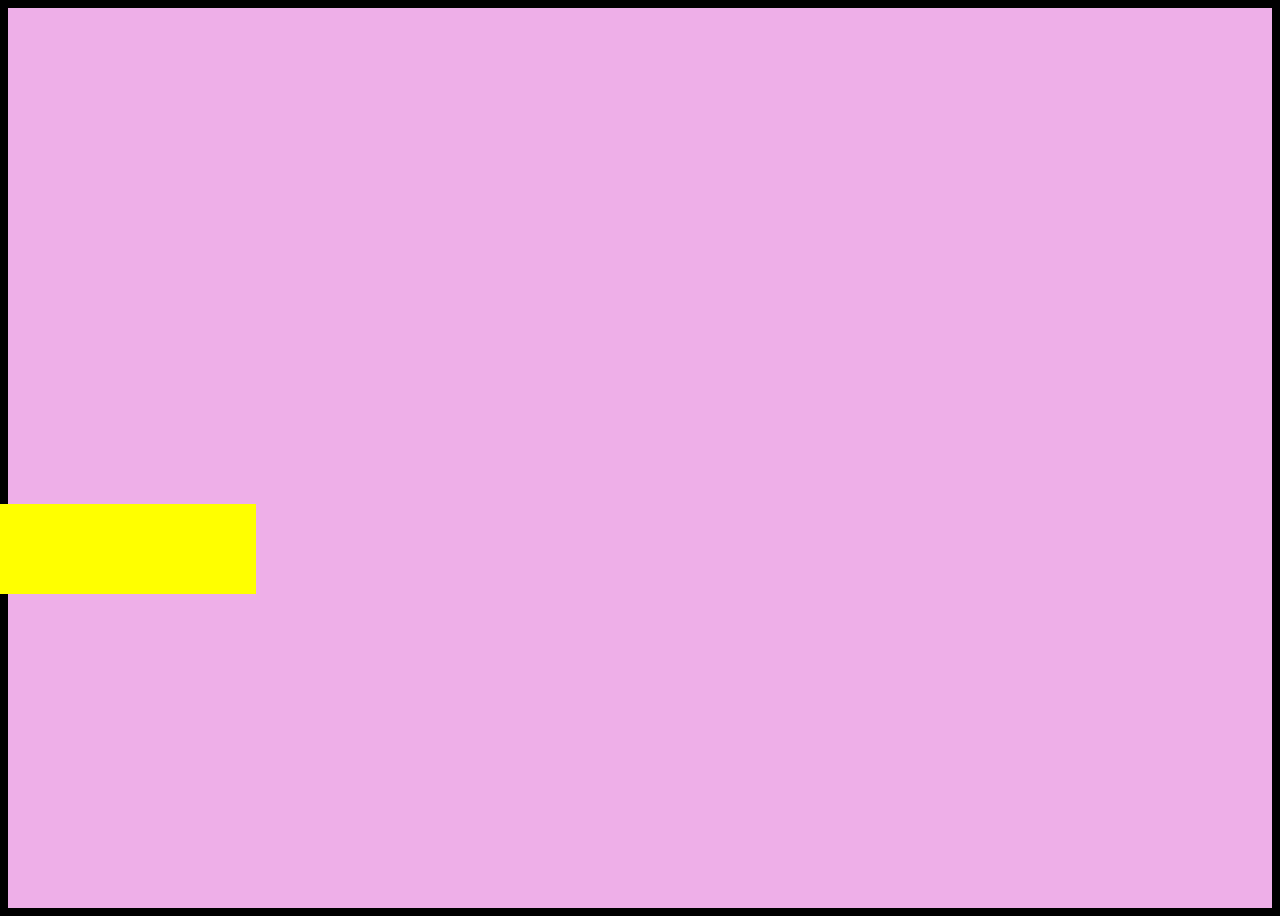
==== index.html @ 1df1d80c "create player class, implement player falling and moving up through click" ====
<!DOCTYPE html>
<html lang="en">
<head>
    <meta charset="UTF-8">
    <meta http-equiv="X-UA-Compatible" content="IE=edge">
    <meta name="viewport" content="width=device-width, initial-scale=1.0">
    <title>Document</title>

    <link rel="stylesheet" href="./css/main.css" />
</head>
<body>
    <div id="game-environment"></div>

    <script src="./js/main.js"></script>
</body>
</html>
---- css/main.css ----
body {
    background-color: black;
}

#game-environment {
    height: 100vh;
    
    background-color: rgb(238, 175, 232);
    overflow: hidden;
}
#player {
    position: absolute;
    background-color: yellow;
}
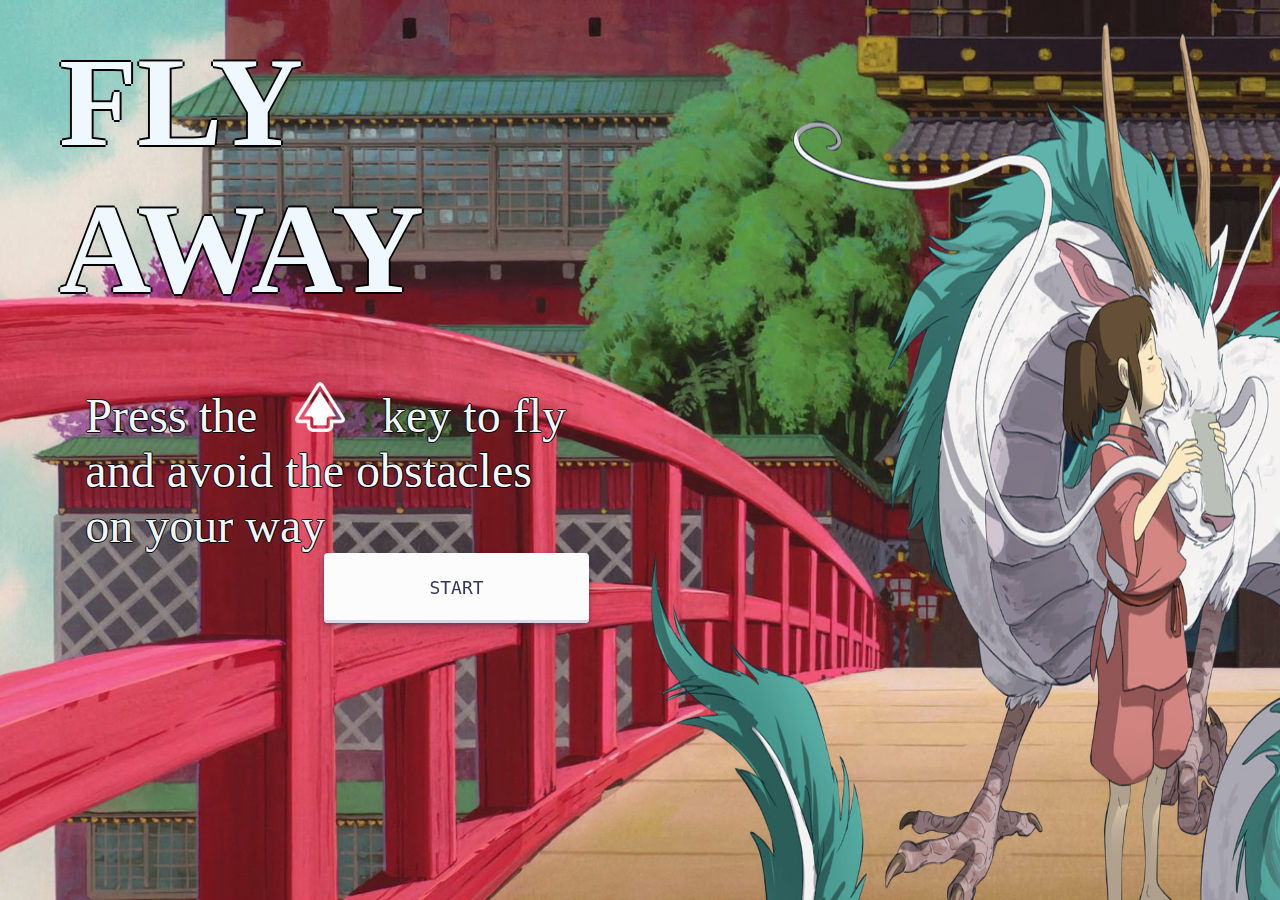
==== commit ab7be0ab: "change file name" ====
--- a/index.html
+++ b/index.html
@@ -1,16 +1,32 @@
 <!DOCTYPE html>
 <html lang="en">
-<head>
-    <meta charset="UTF-8">
-    <meta http-equiv="X-UA-Compatible" content="IE=edge">
-    <meta name="viewport" content="width=device-width, initial-scale=1.0">
-    <title>Document</title>
+  <head>
+    <meta charset="UTF-8" />
+    <meta http-equiv="X-UA-Compatible" content="IE=edge" />
+    <meta name="viewport" content="width=device-width, initial-scale=1.0" />
+    <title>Let's play!</title>
 
-    <link rel="stylesheet" href="./css/main.css" />
-</head>
-<body>
-    <div id="game-environment"></div>
+    <link rel="stylesheet" href="css/start.css" />
+  </head>
+  <body class="centered-wrapper">
+    <section>
+      <h1>FLY AWAY</h1>
+      <div class="instructions">
+        <p>Press the
+        <span id="arrow"></span>
+        key to fly and avoid the obstacles on your way</p>
+        <button id="start">START</button>
+      </div>
+    </section>
+    <div id="haku"></div>
+    <script src="./js/start.js"></script>
+  </body>
+</html>
 
-    <script src="./js/main.js"></script>
-</body>
-</html>+<!--
+    <div id="myModal" class="modal">
+        <div class="modal-content">
+            <p>Do you want to play a game?</p>
+          </div>
+    </div>
+-->
--- a/css/start.css
+++ b/css/start.css
@@ -0,0 +1,122 @@
+/* make sure the game-environment is centered horizontally and vertically */
+html,
+body {
+  width: 100%;
+  height: 100%;
+  padding: 0;
+  margin: 0;
+  background: url("../img/bathhouse.jpg") no-repeat;
+  /*overflow: hidden;*/
+  display: flex;
+  flex-direction: row;
+  flex-wrap: nowrap;
+  justify-content: space-between;
+}
+/*
+.centered-wrapper {
+  position: relative;
+  text-align: center;
+}
+.centered-wrapper:before {
+  content: "";
+  position: relative;
+  display: inline-block;
+  width: 0;
+  height: 100%;
+  vertical-align: middle;
+}
+.centered-content {
+  display: inline-block;
+  vertical-align: middle;
+  height: 60%;
+  width: 80%;
+  background: url("../img/background-startup.jpg") no-repeat;
+  background-size: 100% 95%;
+}
+*/
+h1,
+p {
+  margin-top: 5%;
+  margin-left: 10%;
+  margin-bottom: 0;
+  text-align: block;
+  font-family: "Times New Roman", Times, serif;
+  font-size: 8em;
+  color: aliceblue;
+  text-shadow: -2px 0 black, 0 2px black, 2px 0 black, 0 -2px black;
+}
+p {
+  font-size: 3em;
+  text-shadow: -1px 0 black, 0 1px black, 1px 0 black, 0 -1px black;
+  margin-top: 0%;
+  margin-left: 5%;
+}
+#haku {
+  width: 100%;
+  height: 100%;
+  background: url("../img/pngwing.com.png") no-repeat;
+  background-size: 120% 120%;
+}
+#arrow {
+  display: inline-block;
+  width: 15%;
+  height: 50px;
+  margin-left: 5%;
+  background: url("../img/white-arrow-up.png") no-repeat;
+  background-size: contain;
+}
+.instructions {
+  margin-top: 10%;
+  margin-left: 10%;
+}
+
+/* took button design from https://getcssscan.com/css-buttons-examples */
+#start {
+  margin-left: 50%;
+  align-items: center;
+  appearance: none;
+  background-color: #fcfcfd;
+  border-radius: 4px;
+  border-width: 0;
+  box-shadow: rgba(45, 35, 66, 0.4) 0 2px 4px,
+    rgba(45, 35, 66, 0.3) 0 7px 13px -3px, #d6d6e7 0 -3px 0 inset;
+  box-sizing: border-box;
+  color: #36395a;
+  cursor: pointer;
+  display: inline-flex;
+  font-family: "JetBrains Mono", monospace;
+  height: 70px;
+  width: 50%;
+  justify-content: center;
+  line-height: 1;
+  list-style: none;
+  overflow: hidden;
+  padding-left: 16px;
+  padding-right: 16px;
+  position: relative;
+  text-align: left;
+  text-decoration: none;
+  transition: box-shadow 0.15s, transform 0.15s;
+  user-select: none;
+  -webkit-user-select: none;
+  touch-action: manipulation;
+  white-space: nowrap;
+  will-change: box-shadow, transform;
+  font-size: 18px;
+}
+
+#start:focus {
+  box-shadow: #d6d6e7 0 0 0 1.5px inset, rgba(45, 35, 66, 0.4) 0 2px 4px,
+    rgba(45, 35, 66, 0.3) 0 7px 13px -3px, #d6d6e7 0 -3px 0 inset;
+}
+
+#start:hover {
+  box-shadow: rgba(45, 35, 66, 0.4) 0 4px 8px,
+    rgba(45, 35, 66, 0.3) 0 7px 13px -3px, #d6d6e7 0 -3px 0 inset;
+  transform: translateY(-2px);
+}
+
+#start:active {
+  box-shadow: #d6d6e7 0 3px 7px inset;
+  transform: translateY(2px);
+}
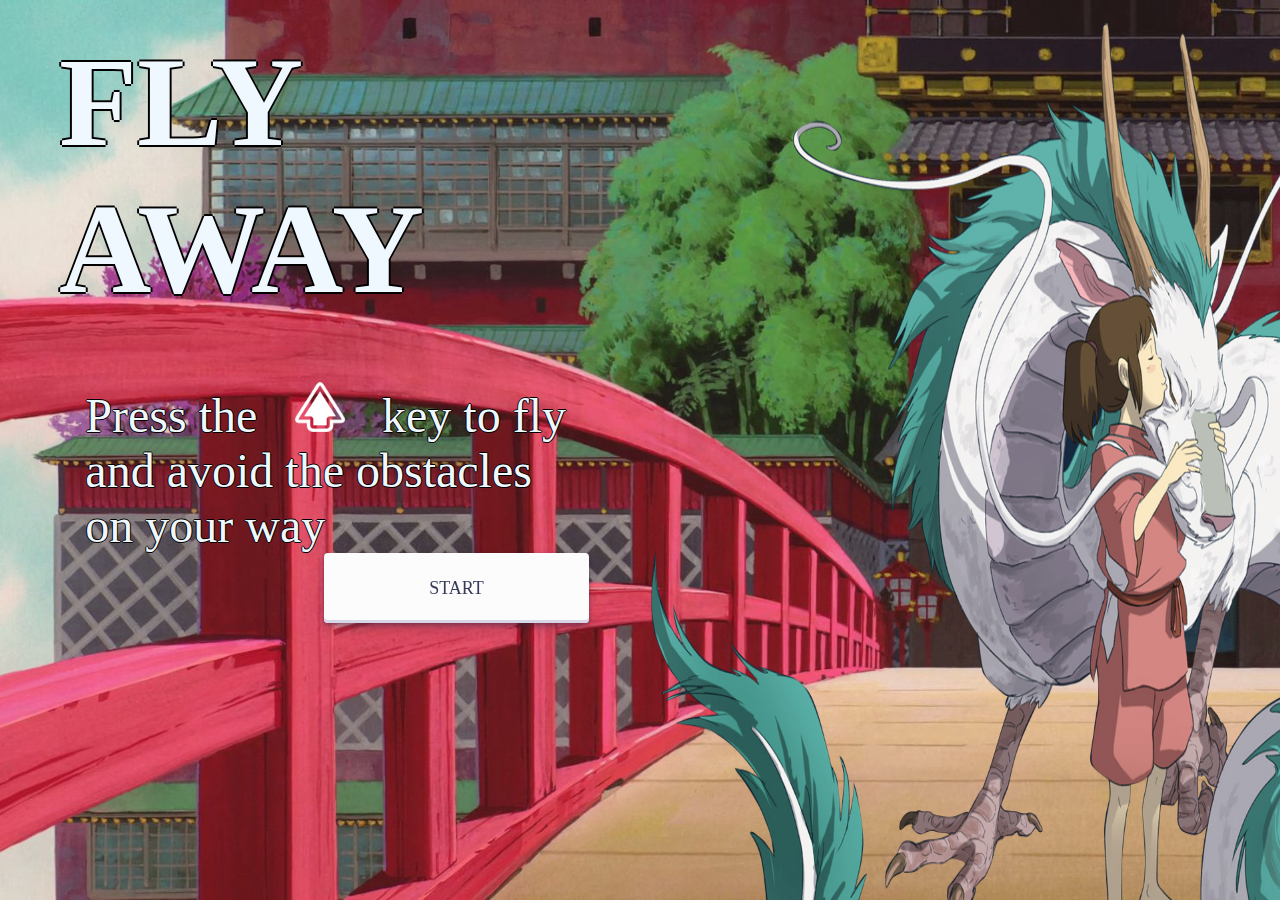
==== commit a1f63206: "fix sound effect bugs, add new cloud design" ====
--- a/index.html
+++ b/index.html
@@ -19,6 +19,9 @@
       </div>
     </section>
     <div id="haku"></div>
+    <audio preload="auto" autoplay loop>
+      <source src="audio/spirited-away-theme-song.mp3" type="audio/mpeg">
+    </audio>
     <script src="./js/start.js"></script>
   </body>
 </html>
--- a/css/start.css
+++ b/css/start.css
@@ -54,7 +54,7 @@
 #haku {
   width: 100%;
   height: 100%;
-  background: url("../img/pngwing.com.png") no-repeat;
+  background: url("../img/titlehakuchihiro.png") no-repeat;
   background-size: 120% 120%;
 }
 #arrow {
@@ -84,7 +84,8 @@
   color: #36395a;
   cursor: pointer;
   display: inline-flex;
-  font-family: "JetBrains Mono", monospace;
+  font-family: "Times New Roman", Times, serif;
+  font-weight: 500;
   height: 70px;
   width: 50%;
   justify-content: center;
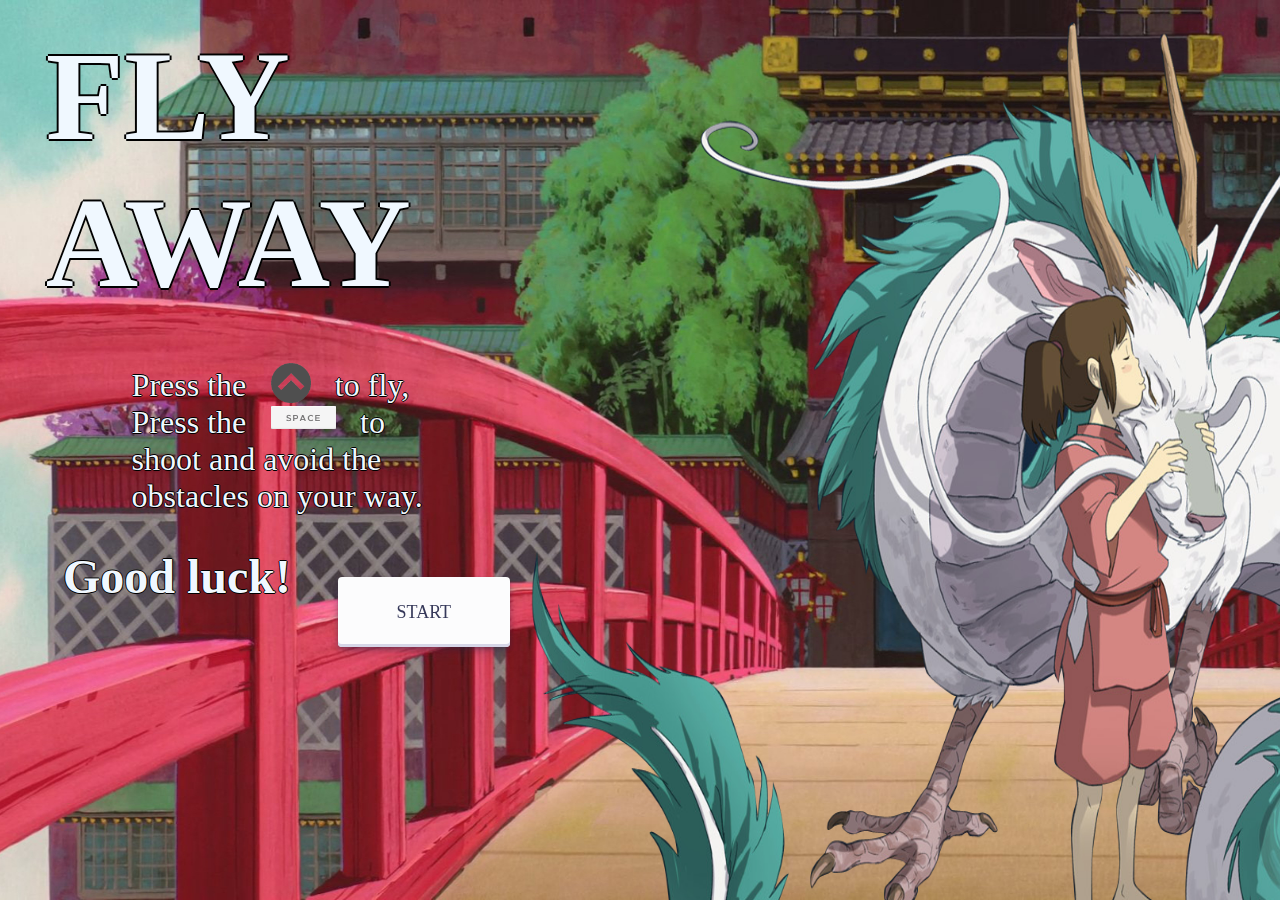
==== commit cc505a07: "design changes start.html and gameover.html" ====
--- a/index.html
+++ b/index.html
@@ -7,6 +7,10 @@
     <title>Let's play!</title>
 
     <link rel="stylesheet" href="css/start.css" />
+
+    <audio preload="auto" autoplay loop>
+      <source src="audio/spirited-away-theme-song.mp3" type="audio/mpeg"> Your browser does not support the audio element.
+    </audio>
   </head>
   <body class="centered-wrapper">
     <section>
@@ -14,22 +18,14 @@
       <div class="instructions">
         <p>Press the
         <span id="arrow"></span>
-        key to fly and avoid the obstacles on your way</p>
+       to fly, <br> Press the 
+       <span id="space-bar"></span>
+       to shoot and avoid the obstacles on your way.</p>
+       <h6>Good luck!</h6>
         <button id="start">START</button>
       </div>
     </section>
     <div id="haku"></div>
-    <audio preload="auto" autoplay loop>
-      <source src="audio/spirited-away-theme-song.mp3" type="audio/mpeg">
-    </audio>
     <script src="./js/start.js"></script>
   </body>
 </html>
-
-<!--
-    <div id="myModal" class="modal">
-        <div class="modal-content">
-            <p>Do you want to play a game?</p>
-          </div>
-    </div>
--->
--- a/css/start.css
+++ b/css/start.css
@@ -6,7 +6,8 @@
   padding: 0;
   margin: 0;
   background: url("../img/bathhouse.jpg") no-repeat;
-  /*overflow: hidden;*/
+  background-size: 100% 100%;
+  overflow: hidden;
   display: flex;
   flex-direction: row;
   flex-wrap: nowrap;
@@ -34,7 +35,7 @@
   background-size: 100% 95%;
 }
 */
-h1,
+h1, h6,
 p {
   margin-top: 5%;
   margin-left: 10%;
@@ -45,8 +46,14 @@
   color: aliceblue;
   text-shadow: -2px 0 black, 0 2px black, 2px 0 black, 0 -2px black;
 }
+h6 {
+  font-size: 3em;
+  text-shadow: -1px 0 black, 0 1px black, 1px 0 black, 0 -1px black;
+  margin-top: 10%;
+  margin-left: -15%;
+}
 p {
-  font-size: 3em;
+  font-size: 2em;
   text-shadow: -1px 0 black, 0 1px black, 1px 0 black, 0 -1px black;
   margin-top: 0%;
   margin-left: 5%;
@@ -59,20 +66,33 @@
 }
 #arrow {
   display: inline-block;
-  width: 15%;
+  width: 40px;
+  height: 40px;
+  margin-left: 5%;
+  margin-right: 5%;
+  margin-bottom: -2%;
+  background: url("../img/arrow-up.png") no-repeat;
+  background-size: contain;
+}
+#space-bar {
+  display: inline-block;
+  width: 20%;
   height: 50px;
   margin-left: 5%;
-  background: url("../img/white-arrow-up.png") no-repeat;
+  margin-right: 5%;
+  margin-bottom: -7%;
+  background: url("../img/spacebar-edited.png") no-repeat;
   background-size: contain;
 }
 .instructions {
   margin-top: 10%;
-  margin-left: 10%;
+  margin-left: 25%;
 }
 
 /* took button design from https://getcssscan.com/css-buttons-examples */
 #start {
-  margin-left: 50%;
+  margin-top: -30%;
+  margin-left: 65%;
   align-items: center;
   appearance: none;
   background-color: #fcfcfd;
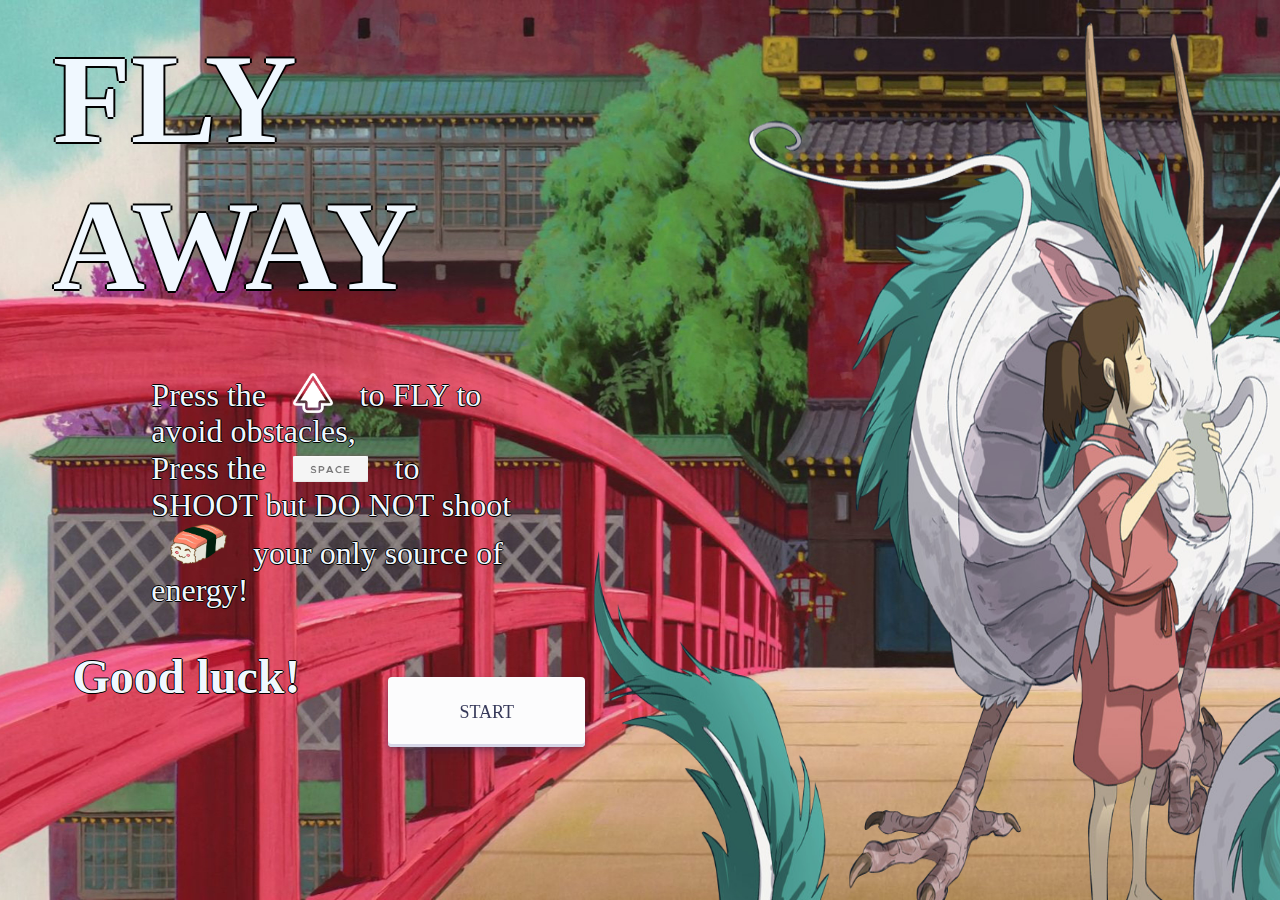
==== commit 47145811: "new instructions on index.html" ====
--- a/index.html
+++ b/index.html
@@ -18,9 +18,11 @@
       <div class="instructions">
         <p>Press the
         <span id="arrow"></span>
-       to fly, <br> Press the 
+       to FLY to avoid obstacles, <br> Press the 
        <span id="space-bar"></span>
-       to shoot and avoid the obstacles on your way.</p>
+       to SHOOT but DO NOT shoot
+       <span id="sushiroll"></span>
+       your only source of energy!</p>
        <h6>Good luck!</h6>
         <button id="start">START</button>
       </div>
--- a/css/start.css
+++ b/css/start.css
@@ -1,4 +1,3 @@
-/* make sure the game-environment is centered horizontally and vertically */
 html,
 body {
   width: 100%;
@@ -13,28 +12,6 @@
   flex-wrap: nowrap;
   justify-content: space-between;
 }
-/*
-.centered-wrapper {
-  position: relative;
-  text-align: center;
-}
-.centered-wrapper:before {
-  content: "";
-  position: relative;
-  display: inline-block;
-  width: 0;
-  height: 100%;
-  vertical-align: middle;
-}
-.centered-content {
-  display: inline-block;
-  vertical-align: middle;
-  height: 60%;
-  width: 80%;
-  background: url("../img/background-startup.jpg") no-repeat;
-  background-size: 100% 95%;
-}
-*/
 h1, h6,
 p {
   margin-top: 5%;
@@ -71,7 +48,7 @@
   margin-left: 5%;
   margin-right: 5%;
   margin-bottom: -2%;
-  background: url("../img/arrow-up.png") no-repeat;
+  background: url("../img/white-arrow-up.png") no-repeat;
   background-size: contain;
 }
 #space-bar {
@@ -82,6 +59,14 @@
   margin-right: 5%;
   margin-bottom: -7%;
   background: url("../img/spacebar-edited.png") no-repeat;
+  background-size: contain;
+}
+#sushiroll {
+  display: inline-block;
+  width: 20%;
+  height: 40px;
+  margin-left: 5%;
+  background: url("../img/crazy-cute-sushi.png") no-repeat;
   background-size: contain;
 }
 .instructions {
